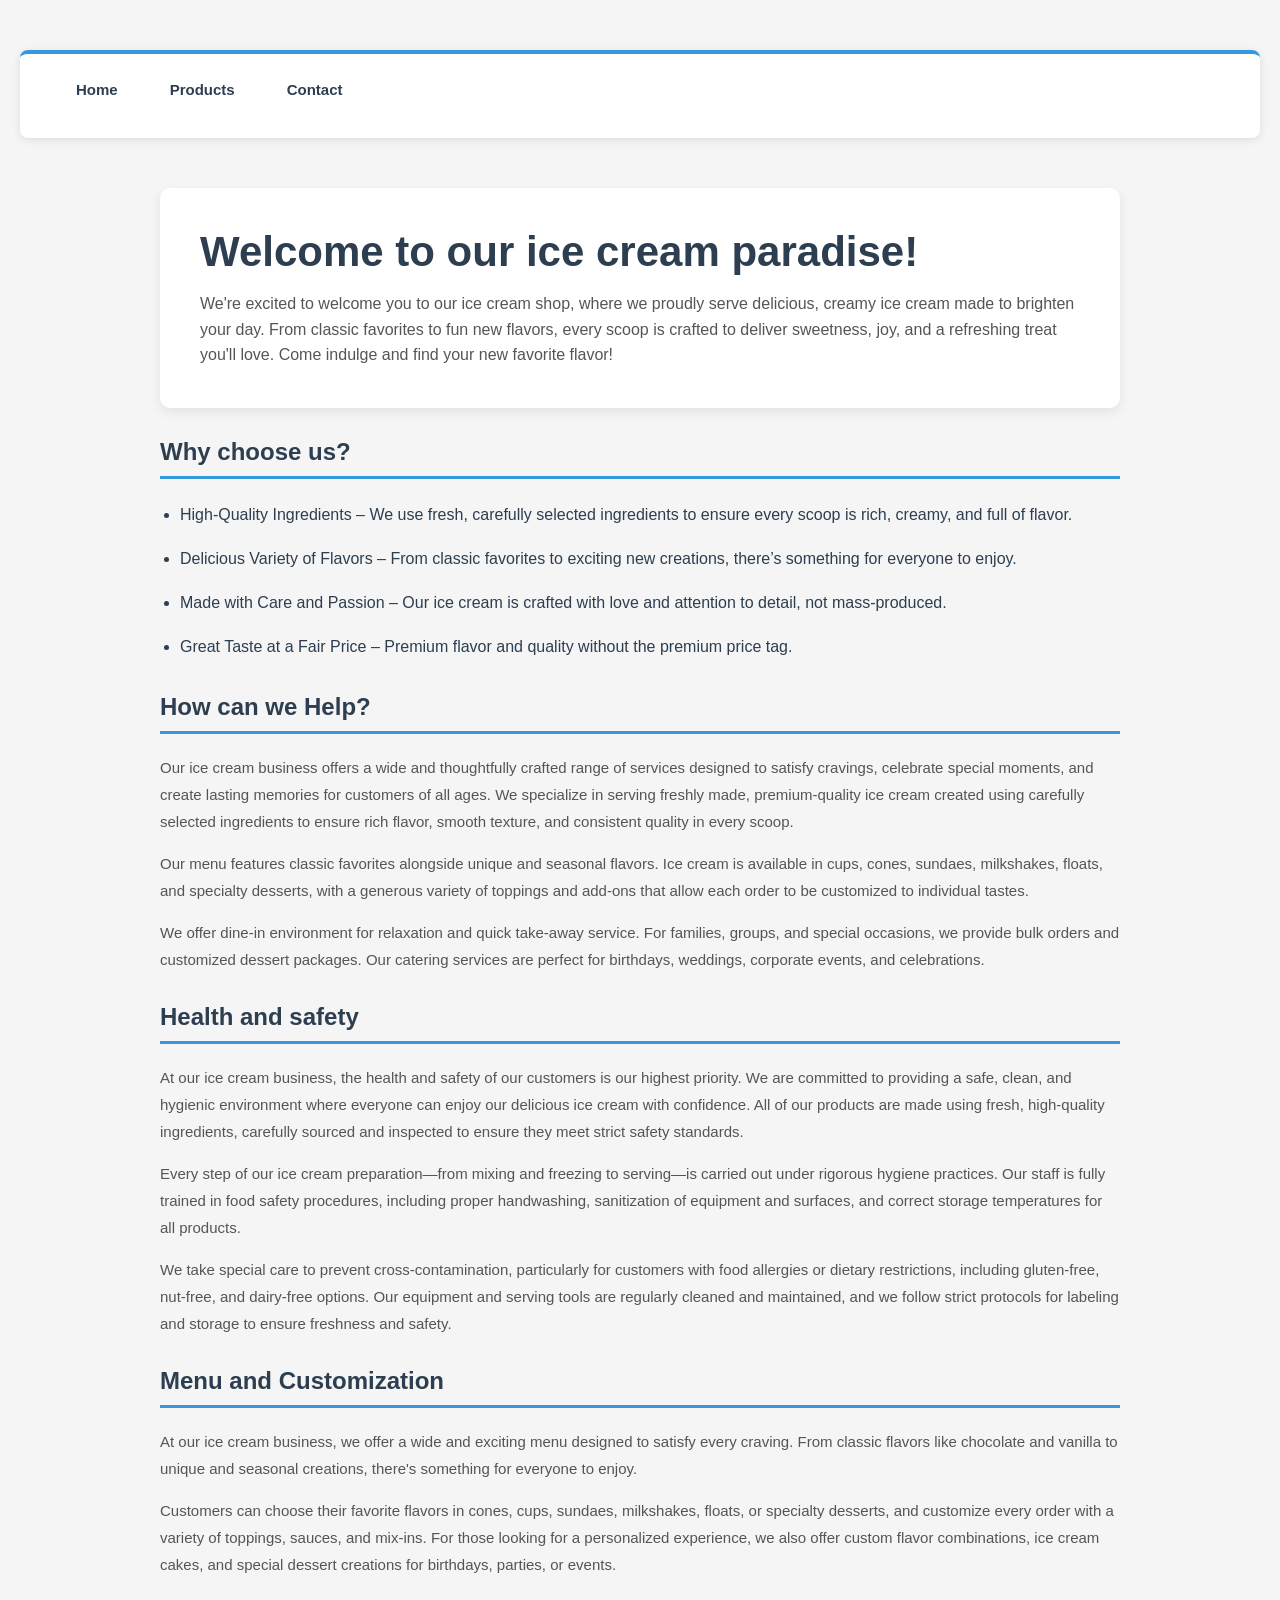
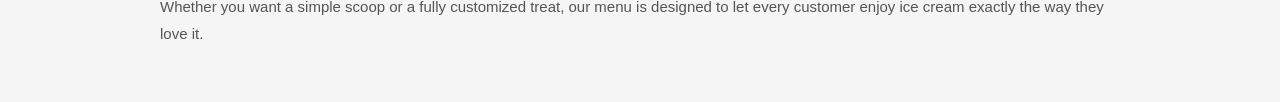
==== Index.html @ 0ad4790f "Add files via upload" ====
<!DOCTYPE html>
<html lang="en">
<head>
     <meta charset="utf-8">
	 <title>home page</title>
	 <link rel="stylesheet" href="../CSS/style.css">
</head>

<body>
     <header>
	<nav class="navbar">
    <ul>
        <li><a href="index.html">Home</a></li>
        <li><a href="products.html">Products</a></li>
        <li><a href="contact.html">Contact</a></li>
    </ul>
</nav>

	 
	 </header>
	 
	 <div class="container">
	 
	 <div class="header-section">
	   <h1>Welcome to our ice cream paradise!</h1>
	   <p>We're excited to welcome you to our ice cream shop, where we proudly serve delicious, creamy ice cream made to brighten your day. From classic favorites to fun new flavors, every scoop is crafted to deliver sweetness, joy, and a refreshing treat you'll love. Come indulge and find your new favorite flavor!</p>
	 </div>

	 <div class="section">
	   <h2>Why choose us?</h2>
<ul>
    <li>High-Quality Ingredients – We use fresh, carefully selected ingredients to ensure every scoop is rich, creamy, and full of flavor.</li>
	<li>Delicious Variety of Flavors – From classic favorites to exciting new creations, there’s something for everyone to enjoy.</li>
	<li>Made with Care and Passion – Our ice cream is crafted with love and attention to detail, not mass-produced.</li>
	<li>Great Taste at a Fair Price – Premium flavor and quality without the premium price tag.</li>
	   </ul>
	 </div>
	 
	 <div class="section">
	   <h2>How can we Help?</h2>
	   <p>Our ice cream business offers a wide and thoughtfully crafted range of services designed to satisfy cravings, celebrate special moments, and create lasting memories for customers of all ages. We specialize in serving freshly made, premium-quality ice cream created using carefully selected ingredients to ensure rich flavor, smooth texture, and consistent quality in every scoop.</p>
	   
	   <p>Our menu features classic favorites alongside unique and seasonal flavors. Ice cream is available in cups, cones, sundaes, milkshakes, floats, and specialty desserts, with a generous variety of toppings and add-ons that allow each order to be customized to individual tastes.</p>
	   
	   <p>We offer dine-in environment for relaxation and quick take-away service. For families, groups, and special occasions, we provide bulk orders and customized dessert packages. Our catering services are perfect for birthdays, weddings, corporate events, and celebrations.</p>
	 </div>
	 
	 <div class="section">
	   <h2>Health and safety</h2>
	   <p>At our ice cream business, the health and safety of our customers is our highest priority. We are committed to providing a safe, clean, and hygienic environment where everyone can enjoy our delicious ice cream with confidence. All of our products are made using fresh, high-quality ingredients, carefully sourced and inspected to ensure they meet strict safety standards.</p>
	   
	   <p>Every step of our ice cream preparation—from mixing and freezing to serving—is carried out under rigorous hygiene practices. Our staff is fully trained in food safety procedures, including proper handwashing, sanitization of equipment and surfaces, and correct storage temperatures for all products.</p>
	   
	   <p>We take special care to prevent cross-contamination, particularly for customers with food allergies or dietary restrictions, including gluten-free, nut-free, and dairy-free options. Our equipment and serving tools are regularly cleaned and maintained, and we follow strict protocols for labeling and storage to ensure freshness and safety.</p>
	 </div>
	 
	 <div class="section">
	   <h2>Menu and Customization</h2>
	   <p>At our ice cream business, we offer a wide and exciting menu designed to satisfy every craving. From classic flavors like chocolate and vanilla to unique and seasonal creations, there's something for everyone to enjoy.</p>
	   
	   <p>Customers can choose their favorite flavors in cones, cups, sundaes, milkshakes, floats, or specialty desserts, and customize every order with a variety of toppings, sauces, and mix-ins. For those looking for a personalized experience, we also offer custom flavor combinations, ice cream cakes, and special dessert creations for birthdays, parties, or events.</p>
	   
	   <p>Whether you want a simple scoop or a fully customized treat, our menu is designed to let every customer enjoy ice cream exactly the way they love it.</p>
	 </div>
	 
	 </div>

</body>
---- CSS/style.css ----
/* Global Styles */
* {
  margin: 0;
  padding: 0;
  box-sizing: border-box;
}

body {
  background-color: #f5f5f5;
  font-family: 'Segoe UI', Tahoma, Geneva, Verdana, sans-serif;
  padding: 20px;
  padding-top: 50px;
  color: #2c3e50;
}

/* Navigation Styles */
header {
  margin-bottom: 30px;
}

.navbar {
  background-color: #ffffff;
  padding: 20px;
  border-radius: 8px;
  box-shadow: 0 2px 8px rgba(0, 0, 0, 0.1);
  margin-bottom: 30px;
  border-top: 4px solid #3498db;
}

.navbar ul, nav ul {
  list-style-type: none;
  display: flex;
  gap: 20px;
}

.navbar a, nav a {
  color: #2c3e50;
  text-decoration: none;
  font-weight: 600;
  font-size: 15px;
  padding: 8px 16px;
  border-radius: 4px;
  transition: all 0.3s ease;
}

.navbar a:hover, nav a:hover {
  background-color: #ecf0f1;
  color: #3498db;
}

.back-link {
  position: fixed;
  top: 10px;
  left: 10px;
  color: black;
  text-decoration: none;
  font-size: 16px;
  font-weight: bold;
  z-index: 100;
}

.back-link:hover {
  text-decoration: underline;
}

.contact-link {
  position: fixed;
  top: 10px;
  left: 80px;
  color: black;
  text-decoration: none;
  font-size: 16px;
  font-weight: bold;
  z-index: 100;
}

.contact-link:hover {
  text-decoration: underline;
}

.nav-links {
  position: fixed;
  top: 10px;
  left: 10px;
  color: black;
  font-size: 16px;
  font-weight: bold;
  z-index: 100;
  display: flex;
  gap: 15px;
}

.nav-links a {
  color: black;
  text-decoration: none;
}

.nav-links a:hover {
  text-decoration: underline;
}

/* Typography */
h1 {
  font-size: 38px;
  margin-bottom: 20px;
  color: #2c3e50;
  font-weight: 700;
}

h2 {
  font-size: 26px;
  margin-top: 30px;
  margin-bottom: 15px;
  color: #2c3e50;
  border-bottom: 3px solid #3498db;
  padding-bottom: 10px;
  font-weight: 600;
}

h3 {
  font-size: 18px;
  color: #333;
  margin-bottom: 10px;
}

p {
  line-height: 1.8;
  color: #555;
  margin-bottom: 15px;
  font-size: 15px;
}

ul {
  margin-left: 20px;
  line-height: 2;
}

li {
  margin-bottom: 12px;
  color: #2c3e50;
}

hr {
  margin: 20px 0;
  border: none;
  border-top: 2px solid #333;
}

/* Container Styles */
.container {
  max-width: 1000px;
  margin: 0 auto;
  padding: 20px;
}

.header-section {
  background-color: #ffffff;
  padding: 40px;
  border-radius: 10px;
  box-shadow: 0 4px 12px rgba(0, 0, 0, 0.08);
}

.header-section h1 {
  margin: 0 0 15px 0;
  font-size: 42px;
  color: #2c3e50;
}

.header-section p {
  font-size: 16px;
  color: #555;
  margin-bottom: 0;
  line-height: 1.6;
}

/* Promotion Banner */
.promotion-banner {
  background: linear-gradient(135deg, #ff6b6b, #ffa500);
  color: white;
  padding: 25px;
  border-radius: 10px;
  text-align: center;
  margin-bottom: 40px;
  box-shadow: 0 4px 12px rgba(0, 0, 0, 0.15);
  font-size: 18px;
  font-weight: bold;
}

.promotion-banner p {
  margin: 0;
  line-height: 1.6;
  color: white;
}

/* Image Gallery */
.image-gallery {
  display: flex;
  justify-content: center;
  gap: 20px;
  margin-bottom: 40px;
  flex-wrap: wrap;
}

.image-gallery img {
  border-radius: 12px;
  box-shadow: 0 4px 15px rgba(0,0,0,0.2);
  object-fit: cover;
  filter: brightness(1.05) contrast(1.1);
}

/* Product Items */
.product-item {
  text-align: center;
  background-color: rgba(255, 255, 255, 0.9);
  padding: 20px;
  border-radius: 12px;
  box-shadow: 0 4px 12px rgba(0, 0, 0, 0.15);
  transition: transform 0.3s ease, box-shadow 0.3s ease;
}

.product-item:hover {
  transform: translateY(-5px);
  box-shadow: 0 6px 16px rgba(0, 0, 0, 0.2);
}

.product-item img {
  border-radius: 12px;
  display: block;
  margin-bottom: 15px;
  width: 100%;
  max-width: 250px;
  height: auto;
  filter: brightness(1.08) contrast(1.15) saturate(1.1);
  box-shadow: inset 0 0 5px rgba(0, 0, 0, 0.05), 0 2px 8px rgba(0, 0, 0, 0.1);
}

.product-price {
  font-size: 20px;
  font-weight: bold;
  color: #2c5aa0;
  margin-top: 10px;
  background-color: #ffffff;
  padding: 30px;
  border-radius: 10px;
  box-shadow: 0 2px 8px rgba(0, 0, 0, 0.08);
}

.section h2 {
  font-size: 24px;
  margin-bottom: 20px;
  border-bottom: 3px solid #3498db;
  padding-bottom: 10px;
  color: #2c3e50;
}

/* Services List */
.services-list {
  display: grid;
  grid-template-columns: repeat(auto-fit, minmax(300px, 1fr));
  gap: 20px;
  margin-bottom: 20px;
}

.service-item {
  background-color: #f9f9f9;
  padding: 15px;
  border-left: 4px solid #3498db;
  border-radius: 5px;
  line-height: 1.6;
  color: #555;
  transition: all 0.3s ease;
}

.service-item:hover {
  transform: translateX(5px);
  box-shadow: 0 5px 15px rgba(52, 152, 219, 0.2);
}

/* Flavor Section */
.flavor-section {
  display: grid;
  grid-template-columns: repeat(auto-fit, minmax(400px, 1fr));
  gap: 25px;
}

.flavor-card {
  background-color: #ffffff;
  padding: 25px;
  border-radius: 10px;
  box-shadow: 0 2px 8px rgba(0, 0, 0, 0.1);
  border-top: 4px solid #3498db;
  transition: transform 0.3s ease, box-shadow 0.3s ease;
}

.flavor-card:hover {
  transform: translateY(-5px);
  box-shadow: 0 6px 16px rgba(0, 0, 0, 0.15);
}

.flavor-card h3 {
  color: #333;
  margin-bottom: 10px;
  font-size: 18px;
}

.flavor-card p {
  line-height: 1.6;
  color: #555;
  font-size: 14px;
}

/* Contact Form Styles */
.contact-section {
  background-color: rgba(255, 255, 255, 0.8);
  padding: 30px;
  border-radius: 8px;
  box-shadow: 0 2px 8px rgba(0,0,0,0.1);
  margin-bottom: 30px;
}

.contact-section h2 {
  font-size: 22px;
  margin-bottom: 20px;
  color: #333;
  border-bottom: 2px solid #333;
  padding-bottom: 10px;
}

.contact-info {
  margin-bottom: 15px;
  line-height: 1.8;
}

.contact-info strong {
  color: #333;
}

.form-group {
  margin-bottom: 20px;
}

.form-group label {
  display: block;
  margin-bottom: 8px;
  font-weight: bold;
  color: #333;
}

.form-group input,
.form-group textarea {
  width: 100%;
  padding: 12px;
  border: 1px solid #ddd;
  border-radius: 6px;
  font-family: Arial, sans-serif;
  font-size: 14px;
  transition: border-color 0.3s ease;
}

.form-group input:focus,
.form-group textarea:focus {
  outline: none;
  border-color: #3498db;
  box-shadow: 0 0 8px rgba(52, 152, 219, 0.2);
}

.form-group textarea {
  resize: vertical;
  min-height: 120px;
}

.form-group button {
  background-color: #2c5aa0;
  color: white;
  padding: 10px 20px;
  border: none;
  border-radius: 4px;
  cursor: pointer;
  font-weight: bold;
  font-size: 16px;
}

.form-group button:hover {
  background-color: #1e4370;
}

/* Responsive Design */
@media (max-width: 768px) {
  .image-gallery {
    flex-direction: column;
    align-items: center;
  }
  
  .flavor-section {
    grid-template-columns: 1fr;
  }
  
  .services-list {
    grid-template-columns: 1fr;
  }
  
  h1 {
    font-size: 28px;
  }
  
  h2 {
    font-size: 20px;
  }
}
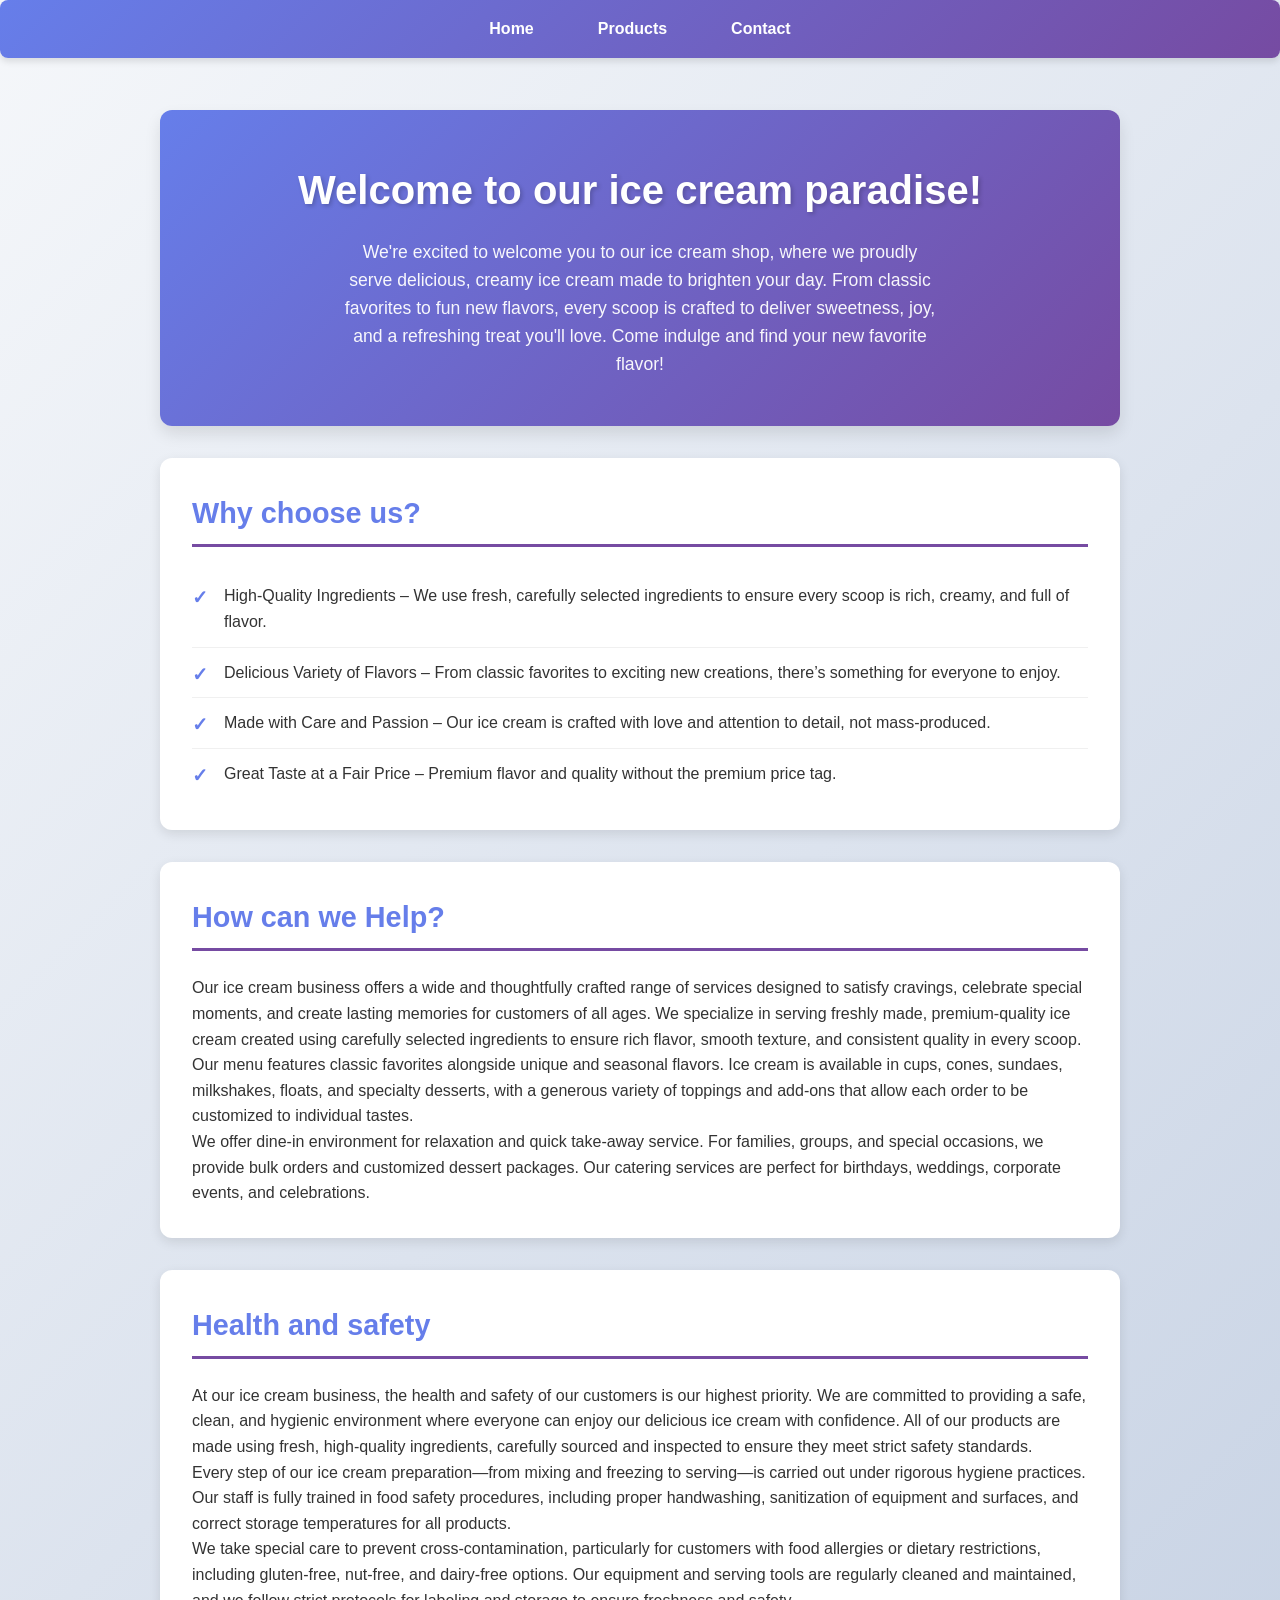
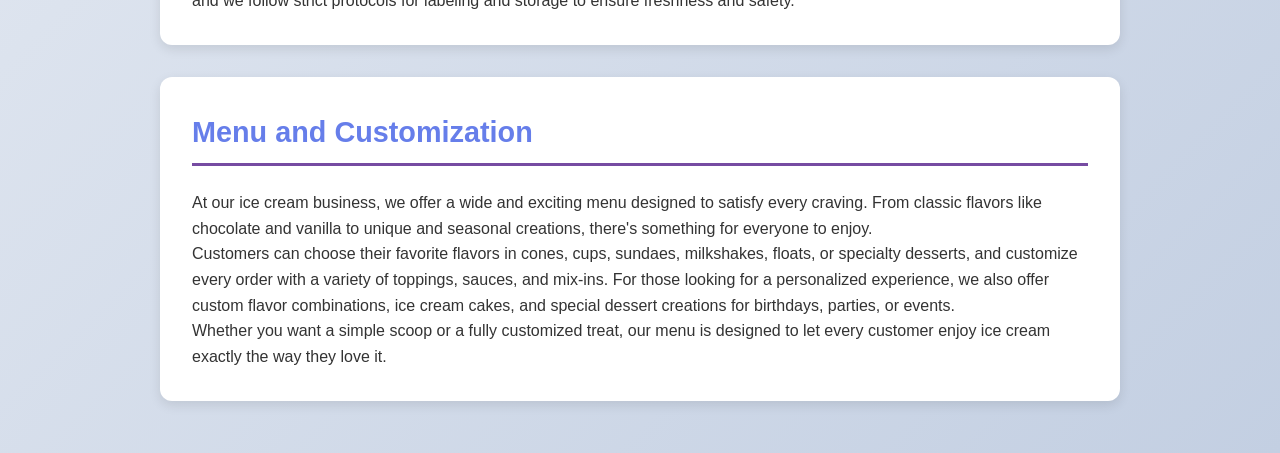
==== commit 2ecd0bfc: "Add files via upload" ====
--- a/Index.html
+++ b/Index.html
@@ -1,23 +1,20 @@
 <!DOCTYPE html>
 <html lang="en">
 <head>
-     <meta charset="utf-8">
-	 <title>home page</title>
-	 <link rel="stylesheet" href="../CSS/style.css">
+  <meta charset="utf-8">
+  <meta name="viewport" content="width=device-width, initial-scale=1.0">
+  <title>Home - Ice Cream Shop</title>
+  <link rel="stylesheet" href="CSS/style.css">
 </head>
 
 <body>
-     <header>
-	<nav class="navbar">
+  <nav class="navbar">
     <ul>
-        <li><a href="index.html">Home</a></li>
-        <li><a href="products.html">Products</a></li>
-        <li><a href="contact.html">Contact</a></li>
+      <li><a href="Index.html">Home</a></li>
+      <li><a href="products.html">Products</a></li>
+      <li><a href="contact.html">Contact</a></li>
     </ul>
-</nav>
-
-	 
-	 </header>
+  </nav>
 	 
 	 <div class="container">
 	 
--- a/CSS/style.css
+++ b/CSS/style.css
@@ -6,404 +6,401 @@
 }
 
 body {
-  background-color: #f5f5f5;
   font-family: 'Segoe UI', Tahoma, Geneva, Verdana, sans-serif;
-  padding: 20px;
-  padding-top: 50px;
-  color: #2c3e50;
-}
-
-/* Navigation Styles */
-header {
-  margin-bottom: 30px;
-}
-
-.navbar {
-  background-color: #ffffff;
-  padding: 20px;
-  border-radius: 8px;
-  box-shadow: 0 2px 8px rgba(0, 0, 0, 0.1);
-  margin-bottom: 30px;
-  border-top: 4px solid #3498db;
-}
-
-.navbar ul, nav ul {
-  list-style-type: none;
-  display: flex;
-  gap: 20px;
-}
-
-.navbar a, nav a {
-  color: #2c3e50;
-  text-decoration: none;
-  font-weight: 600;
-  font-size: 15px;
-  padding: 8px 16px;
-  border-radius: 4px;
-  transition: all 0.3s ease;
-}
-
-.navbar a:hover, nav a:hover {
-  background-color: #ecf0f1;
-  color: #3498db;
-}
-
-.back-link {
-  position: fixed;
-  top: 10px;
-  left: 10px;
-  color: black;
-  text-decoration: none;
-  font-size: 16px;
-  font-weight: bold;
-  z-index: 100;
-}
-
-.back-link:hover {
-  text-decoration: underline;
-}
-
-.contact-link {
-  position: fixed;
-  top: 10px;
-  left: 80px;
-  color: black;
-  text-decoration: none;
-  font-size: 16px;
-  font-weight: bold;
-  z-index: 100;
-}
-
-.contact-link:hover {
-  text-decoration: underline;
-}
-
-.nav-links {
-  position: fixed;
-  top: 10px;
-  left: 10px;
-  color: black;
-  font-size: 16px;
-  font-weight: bold;
-  z-index: 100;
-  display: flex;
-  gap: 15px;
-}
-
-.nav-links a {
-  color: black;
-  text-decoration: none;
-}
-
-.nav-links a:hover {
-  text-decoration: underline;
-}
-
-/* Typography */
-h1 {
-  font-size: 38px;
-  margin-bottom: 20px;
-  color: #2c3e50;
-  font-weight: 700;
-}
-
-h2 {
-  font-size: 26px;
-  margin-top: 30px;
-  margin-bottom: 15px;
-  color: #2c3e50;
-  border-bottom: 3px solid #3498db;
-  padding-bottom: 10px;
-  font-weight: 600;
-}
-
-h3 {
-  font-size: 18px;
+  line-height: 1.6;
   color: #333;
-  margin-bottom: 10px;
-}
-
-p {
-  line-height: 1.8;
-  color: #555;
-  margin-bottom: 15px;
-  font-size: 15px;
-}
-
-ul {
-  margin-left: 20px;
-  line-height: 2;
-}
-
-li {
-  margin-bottom: 12px;
-  color: #2c3e50;
-}
-
-hr {
-  margin: 20px 0;
-  border: none;
-  border-top: 2px solid #333;
-}
-
-/* Container Styles */
+  background: linear-gradient(135deg, #f5f7fa 0%, #c3cfe2 100%);
+  min-height: 100vh;
+}
+
+/* Container */
 .container {
   max-width: 1000px;
   margin: 0 auto;
   padding: 20px;
 }
 
+/* Navigation */
+.navbar {
+  background: linear-gradient(135deg, #667eea 0%, #764ba2 100%);
+  padding: 1rem;
+  box-shadow: 0 4px 6px rgba(0, 0, 0, 0.1);
+  margin-bottom: 2rem;
+  border-radius: 8px;
+}
+
+.navbar ul {
+  list-style: none;
+  display: flex;
+  justify-content: center;
+  gap: 2rem;
+  flex-wrap: wrap;
+}
+
+.navbar a {
+  color: white;
+  text-decoration: none;
+  font-weight: 600;
+  transition: all 0.3s ease;
+  padding: 0.5rem 1rem;
+  border-radius: 4px;
+}
+
+.navbar a:hover {
+  background: rgba(255, 255, 255, 0.2);
+  transform: translateY(-2px);
+}
+
+/* Navigation Links (for pages with back links) */
+.nav-links {
+  display: flex;
+  gap: 1rem;
+  margin-bottom: 2rem;
+  justify-content: center;
+  flex-wrap: wrap;
+}
+
+.nav-links a,
+.back-link,
+.contact-link {
+  background: linear-gradient(135deg, #667eea 0%, #764ba2 100%);
+  color: white;
+  text-decoration: none;
+  padding: 0.75rem 1.5rem;
+  border-radius: 8px;
+  transition: all 0.3s ease;
+  font-weight: 600;
+  display: inline-block;
+}
+
+.nav-links a:hover,
+.back-link:hover,
+.contact-link:hover {
+  transform: translateY(-3px);
+  box-shadow: 0 6px 12px rgba(102, 126, 234, 0.4);
+}
+
+/* Header Section */
 .header-section {
-  background-color: #ffffff;
-  padding: 40px;
-  border-radius: 10px;
-  box-shadow: 0 4px 12px rgba(0, 0, 0, 0.08);
+  background: linear-gradient(135deg, #667eea 0%, #764ba2 100%);
+  color: white;
+  padding: 3rem 2rem;
+  border-radius: 12px;
+  margin-bottom: 2rem;
+  text-align: center;
+  box-shadow: 0 8px 16px rgba(0, 0, 0, 0.1);
 }
 
 .header-section h1 {
-  margin: 0 0 15px 0;
-  font-size: 42px;
-  color: #2c3e50;
+  font-size: 2.5rem;
+  margin-bottom: 1rem;
+  text-shadow: 2px 2px 4px rgba(0, 0, 0, 0.2);
 }
 
 .header-section p {
-  font-size: 16px;
-  color: #555;
-  margin-bottom: 0;
-  line-height: 1.6;
-}
-
-/* Promotion Banner */
-.promotion-banner {
-  background: linear-gradient(135deg, #ff6b6b, #ffa500);
+  font-size: 1.1rem;
+  opacity: 0.95;
+  max-width: 600px;
+  margin: 0 auto;
+}
+
+/* Contact Section */
+.contact-section {
+  background: white;
+  padding: 2rem;
+  margin-bottom: 2rem;
+  border-radius: 12px;
+  box-shadow: 0 4px 12px rgba(0, 0, 0, 0.1);
+}
+
+.contact-section h2 {
+  color: #667eea;
+  margin-bottom: 1.5rem;
+  font-size: 1.8rem;
+  border-bottom: 3px solid #764ba2;
+  padding-bottom: 0.5rem;
+}
+
+/* Contact Info Grid */
+.contact-info {
+  background: #f8f9fa;
+  padding: 1.5rem;
+  margin-bottom: 1.5rem;
+  border-left: 4px solid #667eea;
+  border-radius: 6px;
+  transition: all 0.3s ease;
+}
+
+.contact-info:hover {
+  background: #f0f2ff;
+  transform: translateX(5px);
+}
+
+.contact-info strong {
+  color: #667eea;
+  font-size: 1.1rem;
+}
+
+/* Form Styles */
+form {
+  display: grid;
+  gap: 1.5rem;
+}
+
+.form-group {
+  display: flex;
+  flex-direction: column;
+}
+
+.form-group label {
+  margin-bottom: 0.5rem;
+  font-weight: 600;
+  color: #667eea;
+}
+
+.form-group input,
+.form-group textarea {
+  padding: 0.75rem 1rem;
+  border: 2px solid #e0e0e0;
+  border-radius: 6px;
+  font-size: 1rem;
+  font-family: inherit;
+  transition: all 0.3s ease;
+}
+
+.form-group input:focus,
+.form-group textarea:focus {
+  outline: none;
+  border-color: #667eea;
+  box-shadow: 0 0 0 3px rgba(102, 126, 234, 0.1);
+  transform: scale(1.01);
+}
+
+.form-group textarea {
+  min-height: 120px;
+  resize: vertical;
+}
+
+/* Submit Button */
+.submit-btn {
+  background: linear-gradient(135deg, #667eea 0%, #764ba2 100%);
   color: white;
-  padding: 25px;
-  border-radius: 10px;
-  text-align: center;
-  margin-bottom: 40px;
-  box-shadow: 0 4px 12px rgba(0, 0, 0, 0.15);
-  font-size: 18px;
+  padding: 1rem 2rem;
+  border: none;
+  border-radius: 8px;
+  font-size: 1rem;
+  font-weight: 600;
+  cursor: pointer;
+  transition: all 0.3s ease;
+  text-transform: uppercase;
+  letter-spacing: 1px;
+}
+
+.submit-btn:hover {
+  transform: translateY(-3px);
+  box-shadow: 0 8px 16px rgba(102, 126, 234, 0.4);
+}
+
+.submit-btn:active {
+  transform: translateY(-1px);
+}
+
+/* Sections */
+.section {
+  background: white;
+  padding: 2rem;
+  margin-bottom: 2rem;
+  border-radius: 12px;
+  box-shadow: 0 4px 12px rgba(0, 0, 0, 0.1);
+}
+
+.section h2 {
+  color: #667eea;
+  margin-bottom: 1.5rem;
+  font-size: 1.8rem;
+  border-bottom: 3px solid #764ba2;
+  padding-bottom: 0.5rem;
+}
+
+.section ul {
+  list-style: none;
+  padding-left: 0;
+}
+
+.section ul li {
+  padding: 0.75rem 0 0.75rem 2rem;
+  position: relative;
+  border-bottom: 1px solid #f0f0f0;
+}
+
+.section ul li:before {
+  content: "✓";
+  position: absolute;
+  left: 0;
+  color: #667eea;
   font-weight: bold;
-}
-
-.promotion-banner p {
-  margin: 0;
-  line-height: 1.6;
-  color: white;
+  font-size: 1.2rem;
+}
+
+.section ul li:last-child {
+  border-bottom: none;
 }
 
 /* Image Gallery */
 .image-gallery {
   display: flex;
   justify-content: center;
-  gap: 20px;
-  margin-bottom: 40px;
+  gap: 2rem;
+  margin-bottom: 2rem;
   flex-wrap: wrap;
 }
 
-.image-gallery img {
-  border-radius: 12px;
-  box-shadow: 0 4px 15px rgba(0,0,0,0.2);
-  object-fit: cover;
-  filter: brightness(1.05) contrast(1.1);
-}
-
-/* Product Items */
 .product-item {
   text-align: center;
-  background-color: rgba(255, 255, 255, 0.9);
-  padding: 20px;
-  border-radius: 12px;
-  box-shadow: 0 4px 12px rgba(0, 0, 0, 0.15);
-  transition: transform 0.3s ease, box-shadow 0.3s ease;
-}
-
-.product-item:hover {
-  transform: translateY(-5px);
-  box-shadow: 0 6px 16px rgba(0, 0, 0, 0.2);
+  transition: all 0.3s ease;
 }
 
 .product-item img {
   border-radius: 12px;
-  display: block;
-  margin-bottom: 15px;
-  width: 100%;
-  max-width: 250px;
-  height: auto;
-  filter: brightness(1.08) contrast(1.15) saturate(1.1);
-  box-shadow: inset 0 0 5px rgba(0, 0, 0, 0.05), 0 2px 8px rgba(0, 0, 0, 0.1);
+  box-shadow: 0 6px 12px rgba(0, 0, 0, 0.15);
+  transition: all 0.3s ease;
+}
+
+.product-item:hover img {
+  transform: scale(1.05);
+  box-shadow: 0 8px 16px rgba(102, 126, 234, 0.3);
 }
 
 .product-price {
-  font-size: 20px;
-  font-weight: bold;
-  color: #2c5aa0;
-  margin-top: 10px;
-  background-color: #ffffff;
-  padding: 30px;
-  border-radius: 10px;
-  box-shadow: 0 2px 8px rgba(0, 0, 0, 0.08);
-}
-
-.section h2 {
-  font-size: 24px;
-  margin-bottom: 20px;
-  border-bottom: 3px solid #3498db;
-  padding-bottom: 10px;
-  color: #2c3e50;
+  margin-top: 1rem;
+  font-weight: 600;
+  color: #667eea;
+  font-size: 1.1rem;
+}
+
+/* Promotion Banner */
+.promotion-banner {
+  background: linear-gradient(135deg, #f093fb 0%, #f5576c 100%);
+  color: white;
+  padding: 1.5rem;
+  border-radius: 8px;
+  margin-bottom: 2rem;
+  text-align: center;
+  font-weight: 600;
+  font-size: 1.1rem;
+  box-shadow: 0 4px 12px rgba(0, 0, 0, 0.1);
+  animation: pulse 2s infinite;
+}
+
+@keyframes pulse {
+  0%, 100% { transform: scale(1); }
+  50% { transform: scale(1.02); }
 }
 
 /* Services List */
 .services-list {
   display: grid;
-  grid-template-columns: repeat(auto-fit, minmax(300px, 1fr));
-  gap: 20px;
-  margin-bottom: 20px;
+  gap: 1.5rem;
+  grid-template-columns: repeat(auto-fit, minmax(250px, 1fr));
 }
 
 .service-item {
-  background-color: #f9f9f9;
-  padding: 15px;
-  border-left: 4px solid #3498db;
-  border-radius: 5px;
-  line-height: 1.6;
-  color: #555;
+  background: linear-gradient(135deg, #f5f7fa 0%, #c3cfe2 100%);
+  padding: 1.5rem;
+  border-radius: 8px;
+  border-left: 4px solid #667eea;
   transition: all 0.3s ease;
 }
 
 .service-item:hover {
-  transform: translateX(5px);
-  box-shadow: 0 5px 15px rgba(52, 152, 219, 0.2);
-}
-
-/* Flavor Section */
+  transform: translateY(-5px);
+  box-shadow: 0 6px 12px rgba(102, 126, 234, 0.2);
+}
+
+/* Flavor Cards */
 .flavor-section {
   display: grid;
-  grid-template-columns: repeat(auto-fit, minmax(400px, 1fr));
-  gap: 25px;
+  gap: 1.5rem;
+  grid-template-columns: repeat(auto-fit, minmax(280px, 1fr));
 }
 
 .flavor-card {
-  background-color: #ffffff;
-  padding: 25px;
-  border-radius: 10px;
-  box-shadow: 0 2px 8px rgba(0, 0, 0, 0.1);
-  border-top: 4px solid #3498db;
-  transition: transform 0.3s ease, box-shadow 0.3s ease;
+  background: linear-gradient(135deg, #ffecd2 0%, #fcb69f 100%);
+  padding: 1.5rem;
+  border-radius: 12px;
+  box-shadow: 0 4px 12px rgba(0, 0, 0, 0.1);
+  transition: all 0.3s ease;
 }
 
 .flavor-card:hover {
-  transform: translateY(-5px);
-  box-shadow: 0 6px 16px rgba(0, 0, 0, 0.15);
+  transform: translateY(-8px);
+  box-shadow: 0 8px 20px rgba(0, 0, 0, 0.15);
 }
 
 .flavor-card h3 {
+  color: #d63031;
+  margin-bottom: 1rem;
+  font-size: 1.3rem;
+}
+
+.flavor-card p {
   color: #333;
-  margin-bottom: 10px;
-  font-size: 18px;
-}
-
-.flavor-card p {
-  line-height: 1.6;
-  color: #555;
-  font-size: 14px;
-}
-
-/* Contact Form Styles */
-.contact-section {
-  background-color: rgba(255, 255, 255, 0.8);
-  padding: 30px;
-  border-radius: 8px;
-  box-shadow: 0 2px 8px rgba(0,0,0,0.1);
-  margin-bottom: 30px;
-}
-
-.contact-section h2 {
-  font-size: 22px;
-  margin-bottom: 20px;
-  color: #333;
-  border-bottom: 2px solid #333;
-  padding-bottom: 10px;
-}
-
-.contact-info {
-  margin-bottom: 15px;
-  line-height: 1.8;
-}
-
-.contact-info strong {
-  color: #333;
-}
-
-.form-group {
-  margin-bottom: 20px;
-}
-
-.form-group label {
-  display: block;
-  margin-bottom: 8px;
-  font-weight: bold;
-  color: #333;
-}
-
-.form-group input,
-.form-group textarea {
-  width: 100%;
-  padding: 12px;
-  border: 1px solid #ddd;
-  border-radius: 6px;
-  font-family: Arial, sans-serif;
-  font-size: 14px;
-  transition: border-color 0.3s ease;
-}
-
-.form-group input:focus,
-.form-group textarea:focus {
-  outline: none;
-  border-color: #3498db;
-  box-shadow: 0 0 8px rgba(52, 152, 219, 0.2);
-}
-
-.form-group textarea {
-  resize: vertical;
-  min-height: 120px;
-}
-
-.form-group button {
-  background-color: #2c5aa0;
-  color: white;
-  padding: 10px 20px;
-  border: none;
-  border-radius: 4px;
-  cursor: pointer;
-  font-weight: bold;
-  font-size: 16px;
-}
-
-.form-group button:hover {
-  background-color: #1e4370;
+  font-size: 0.95rem;
+  line-height: 1.7;
 }
 
 /* Responsive Design */
 @media (max-width: 768px) {
+  .header-section h1 {
+    font-size: 1.8rem;
+  }
+
+  .navbar ul {
+    gap: 1rem;
+  }
+
+  .contact-info {
+    margin-bottom: 1rem;
+  }
+
   .image-gallery {
-    flex-direction: column;
-    align-items: center;
-  }
-  
+    gap: 1rem;
+  }
+
+  .product-item img {
+    width: 100%;
+    max-width: 150px;
+  }
+
   .flavor-section {
     grid-template-columns: 1fr;
   }
-  
-  .services-list {
-    grid-template-columns: 1fr;
-  }
-  
-  h1 {
-    font-size: 28px;
-  }
-  
-  h2 {
-    font-size: 20px;
-  }
-}+}
+
+@media (max-width: 480px) {
+  .container {
+    padding: 15px;
+  }
+
+  .header-section {
+    padding: 2rem 1rem;
+  }
+
+  .header-section h1 {
+    font-size: 1.5rem;
+  }
+
+  .navbar ul {
+    flex-direction: column;
+    gap: 0.5rem;
+  }
+
+  .nav-links {
+    flex-direction: column;
+  }
+
+  .nav-links a {
+    width: 100%;
+    text-align: center;
+  }
+}
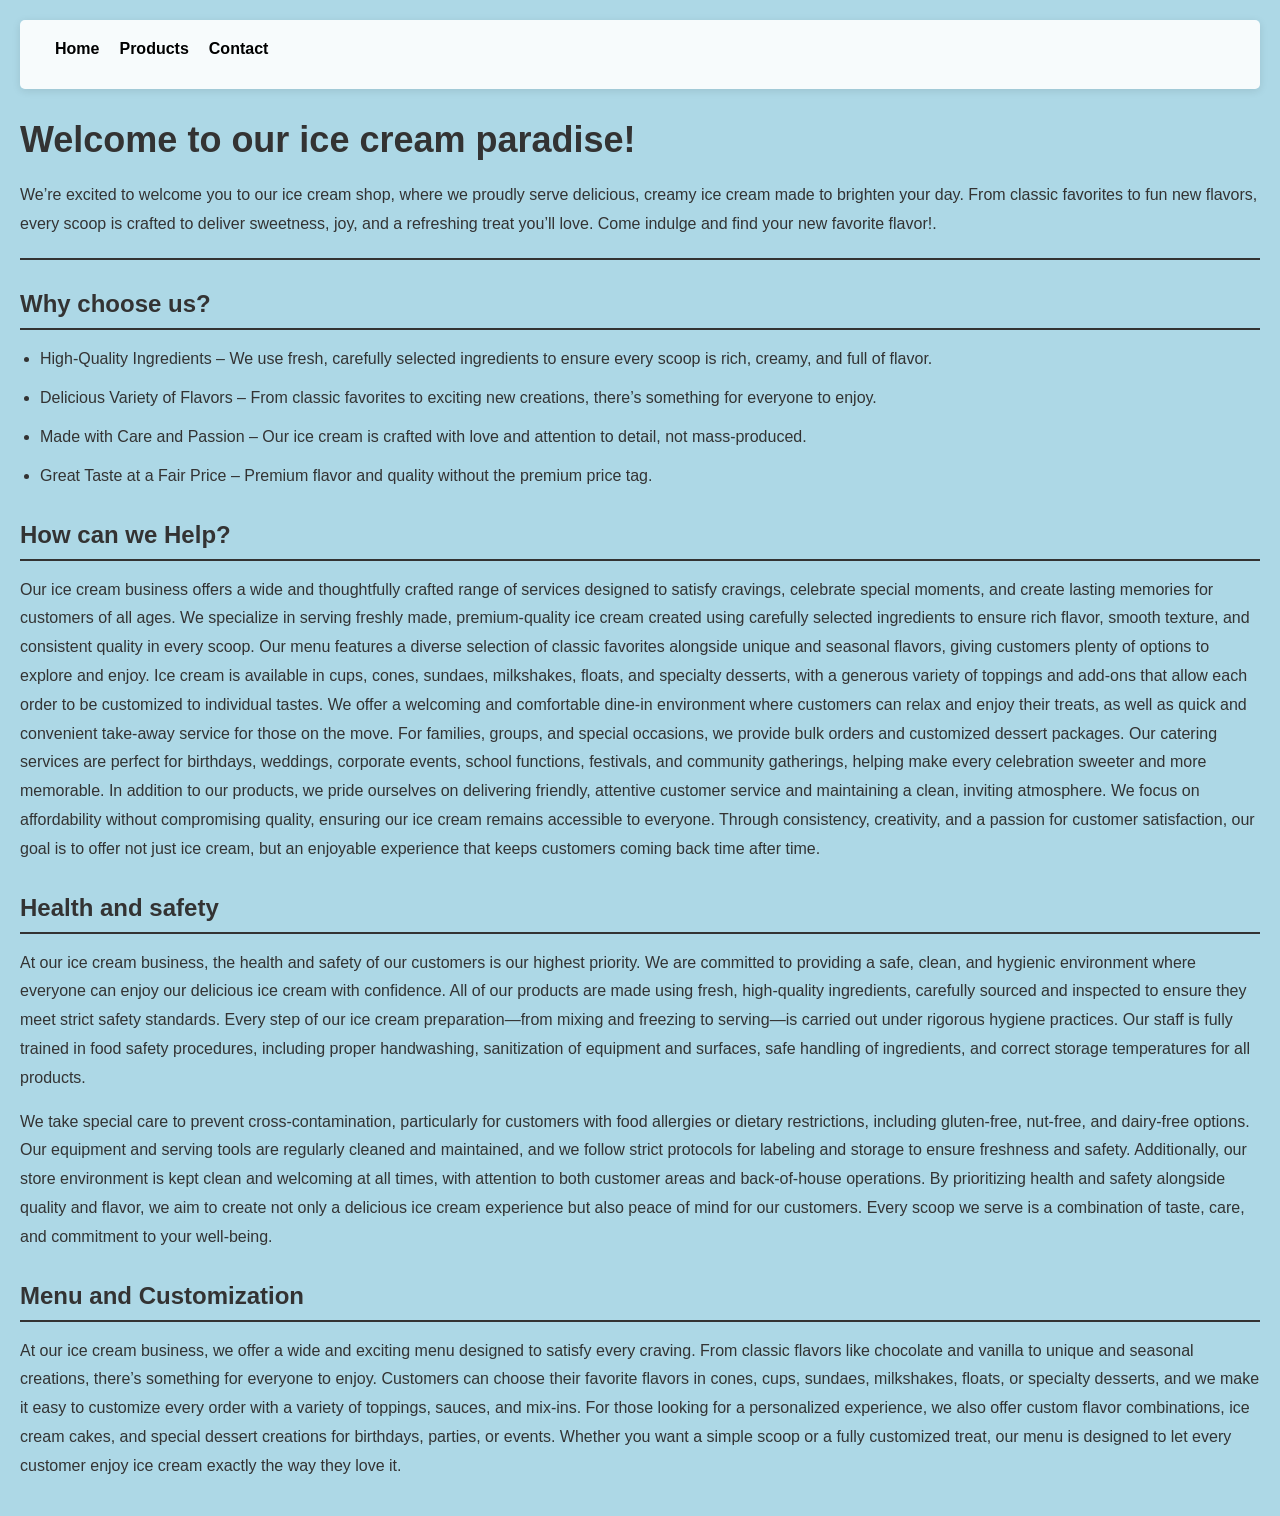
==== commit c4fdc122: "Add files via upload" ====
--- a/Index.html
+++ b/Index.html
@@ -1,65 +1,128 @@
 <!DOCTYPE html>
 <html lang="en">
 <head>
-  <meta charset="utf-8">
-  <meta name="viewport" content="width=device-width, initial-scale=1.0">
-  <title>Home - Ice Cream Shop</title>
-  <link rel="stylesheet" href="CSS/style.css">
+     <meta charset="utf-8">
+	 <title>home page</title>
+	 <style>
+	   * {
+	     margin: 0;
+	     padding: 0;
+	     box-sizing: border-box;
+	   }
+	   
+	   body {
+	     background-color: lightblue;
+	     font-family: Arial, sans-serif;
+	     padding: 20px;
+	   }
+	   
+	   header {
+	     margin-bottom: 30px;
+	   }
+	   
+	   .navbar {
+	     background-color: rgba(255, 255, 255, 0.9);
+	     padding: 15px;
+	     border-radius: 5px;
+	     box-shadow: 0 2px 8px rgba(0,0,0,0.1);
+	   }
+	   
+	   .navbar ul {
+	     list-style-type: none;
+	     display: flex;
+	     gap: 20px;
+	   }
+	   
+	   .navbar a {
+	     color: black;
+	     text-decoration: none;
+	     font-weight: bold;
+	     font-size: 16px;
+	   }
+	   
+	   .navbar a:hover {
+	     text-decoration: underline;
+	   }
+	   
+	   h1 {
+	     font-size: 36px;
+	     margin-bottom: 20px;
+	     color: #333;
+	   }
+	   
+	   h2 {
+	     font-size: 24px;
+	     margin-top: 30px;
+	     margin-bottom: 15px;
+	     color: #333;
+	     border-bottom: 2px solid #333;
+	     padding-bottom: 10px;
+	   }
+	   
+	   p {
+	     line-height: 1.8;
+	     color: #333;
+	     margin-bottom: 15px;
+	   }
+	   
+	   ul {
+	     margin-left: 20px;
+	     line-height: 1.8;
+	   }
+	   
+	   li {
+	     margin-bottom: 10px;
+	     color: #333;
+	   }
+	   
+	   hr {
+	     margin: 20px 0;
+	     border: none;
+	     border-top: 2px solid #333;
+	   }
+	 </style>
 </head>
 
 <body>
-  <nav class="navbar">
+     <header>
+	<nav class="navbar">
     <ul>
-      <li><a href="Index.html">Home</a></li>
-      <li><a href="products.html">Products</a></li>
-      <li><a href="contact.html">Contact</a></li>
+        <li><a href="index.html">Home</a></li>
+        <li><a href="products.html">Products</a></li>
+        <li><a href="contact.html">Contact</a></li>
     </ul>
-  </nav>
+</nav>
+
 	 
-	 <div class="container">
-	 
-	 <div class="header-section">
-	   <h1>Welcome to our ice cream paradise!</h1>
-	   <p>We're excited to welcome you to our ice cream shop, where we proudly serve delicious, creamy ice cream made to brighten your day. From classic favorites to fun new flavors, every scoop is crafted to deliver sweetness, joy, and a refreshing treat you'll love. Come indulge and find your new favorite flavor!</p>
-	 </div>
+	 </header>
+	 <h1>Welcome to our ice cream paradise!</h1>
+	 <p>We’re excited to welcome you to our ice cream shop, where we proudly serve delicious, creamy ice cream made to brighten your day. From classic favorites to fun new flavors, every scoop is crafted to deliver sweetness, joy, and a refreshing treat you’ll love. Come indulge and find your new favorite flavor!.</p>
 
-	 <div class="section">
-	   <h2>Why choose us?</h2>
+<hr>
+
+<h2>Why choose us?</h2>
 <ul>
     <li>High-Quality Ingredients – We use fresh, carefully selected ingredients to ensure every scoop is rich, creamy, and full of flavor.</li>
 	<li>Delicious Variety of Flavors – From classic favorites to exciting new creations, there’s something for everyone to enjoy.</li>
 	<li>Made with Care and Passion – Our ice cream is crafted with love and attention to detail, not mass-produced.</li>
 	<li>Great Taste at a Fair Price – Premium flavor and quality without the premium price tag.</li>
-	   </ul>
-	 </div>
+	</ul>
+	
+<h2> How can we Help?</h2>
+ 
+     <p>Our ice cream business offers a wide and thoughtfully crafted range of services designed to satisfy cravings, celebrate special moments, and create lasting memories for customers of all ages. We specialize in serving freshly made, premium-quality ice cream created using carefully selected ingredients to ensure rich flavor, smooth texture, and consistent quality in every scoop. Our menu features a diverse selection of classic favorites alongside unique and seasonal flavors, giving customers plenty of options to explore and enjoy. Ice cream is available in cups, cones, sundaes, milkshakes, floats, and specialty desserts, with a generous variety of toppings and add-ons that allow each order to be customized to individual tastes.
+
+We offer a welcoming and comfortable dine-in environment where customers can relax and enjoy their treats, as well as quick and convenient take-away service for those on the move. For families, groups, and special occasions, we provide bulk orders and customized dessert packages. Our catering services are perfect for birthdays, weddings, corporate events, school functions, festivals, and community gatherings, helping make every celebration sweeter and more memorable.
+
+In addition to our products, we pride ourselves on delivering friendly, attentive customer service and maintaining a clean, inviting atmosphere. We focus on affordability without compromising quality, ensuring our ice cream remains accessible to everyone. Through consistency, creativity, and a passion for customer satisfaction, our goal is to offer not just ice cream, but an enjoyable experience that keeps customers coming back time after time.</p>
+
+    <h2>Health and safety</h2>
 	 
-	 <div class="section">
-	   <h2>How can we Help?</h2>
-	   <p>Our ice cream business offers a wide and thoughtfully crafted range of services designed to satisfy cravings, celebrate special moments, and create lasting memories for customers of all ages. We specialize in serving freshly made, premium-quality ice cream created using carefully selected ingredients to ensure rich flavor, smooth texture, and consistent quality in every scoop.</p>
-	   
-	   <p>Our menu features classic favorites alongside unique and seasonal flavors. Ice cream is available in cups, cones, sundaes, milkshakes, floats, and specialty desserts, with a generous variety of toppings and add-ons that allow each order to be customized to individual tastes.</p>
-	   
-	   <p>We offer dine-in environment for relaxation and quick take-away service. For families, groups, and special occasions, we provide bulk orders and customized dessert packages. Our catering services are perfect for birthdays, weddings, corporate events, and celebrations.</p>
-	 </div>
-	 
-	 <div class="section">
-	   <h2>Health and safety</h2>
-	   <p>At our ice cream business, the health and safety of our customers is our highest priority. We are committed to providing a safe, clean, and hygienic environment where everyone can enjoy our delicious ice cream with confidence. All of our products are made using fresh, high-quality ingredients, carefully sourced and inspected to ensure they meet strict safety standards.</p>
-	   
-	   <p>Every step of our ice cream preparation—from mixing and freezing to serving—is carried out under rigorous hygiene practices. Our staff is fully trained in food safety procedures, including proper handwashing, sanitization of equipment and surfaces, and correct storage temperatures for all products.</p>
-	   
-	   <p>We take special care to prevent cross-contamination, particularly for customers with food allergies or dietary restrictions, including gluten-free, nut-free, and dairy-free options. Our equipment and serving tools are regularly cleaned and maintained, and we follow strict protocols for labeling and storage to ensure freshness and safety.</p>
-	 </div>
-	 
-	 <div class="section">
-	   <h2>Menu and Customization</h2>
-	   <p>At our ice cream business, we offer a wide and exciting menu designed to satisfy every craving. From classic flavors like chocolate and vanilla to unique and seasonal creations, there's something for everyone to enjoy.</p>
-	   
-	   <p>Customers can choose their favorite flavors in cones, cups, sundaes, milkshakes, floats, or specialty desserts, and customize every order with a variety of toppings, sauces, and mix-ins. For those looking for a personalized experience, we also offer custom flavor combinations, ice cream cakes, and special dessert creations for birthdays, parties, or events.</p>
-	   
-	   <p>Whether you want a simple scoop or a fully customized treat, our menu is designed to let every customer enjoy ice cream exactly the way they love it.</p>
-	 </div>
-	 
-	 </div>
+	<p>At our ice cream business, the health and safety of our customers is our highest priority. We are committed to providing a safe, clean, and hygienic environment where everyone can enjoy our delicious ice cream with confidence. All of our products are made using fresh, high-quality ingredients, carefully sourced and inspected to ensure they meet strict safety standards. Every step of our ice cream preparation—from mixing and freezing to serving—is carried out under rigorous hygiene practices. Our staff is fully trained in food safety procedures, including proper handwashing, sanitization of equipment and surfaces, safe handling of ingredients, and correct storage temperatures for all products.</p>
+	<p>We take special care to prevent cross-contamination, particularly for customers with food allergies or dietary restrictions, including gluten-free, nut-free, and dairy-free options. Our equipment and serving tools are regularly cleaned and maintained, and we follow strict protocols for labeling and storage to ensure freshness and safety. Additionally, our store environment is kept clean and welcoming at all times, with attention to both customer areas and back-of-house operations.
 
-</body>+By prioritizing health and safety alongside quality and flavor, we aim to create not only a delicious ice cream experience but also peace of mind for our customers. Every scoop we serve is a combination of taste, care, and commitment to your well-being.</p>
+  
+    <h2> Menu and Customization</h2>
+	
+	<p>At our ice cream business, we offer a wide and exciting menu designed to satisfy every craving. From classic flavors like chocolate and vanilla to unique and seasonal creations, there’s something for everyone to enjoy. Customers can choose their favorite flavors in cones, cups, sundaes, milkshakes, floats, or specialty desserts, and we make it easy to customize every order with a variety of toppings, sauces, and mix-ins. For those looking for a personalized experience, we also offer custom flavor combinations, ice cream cakes, and special dessert creations for birthdays, parties, or events. Whether you want a simple scoop or a fully customized treat, our menu is designed to let every customer enjoy ice cream exactly the way they love it.</P>
